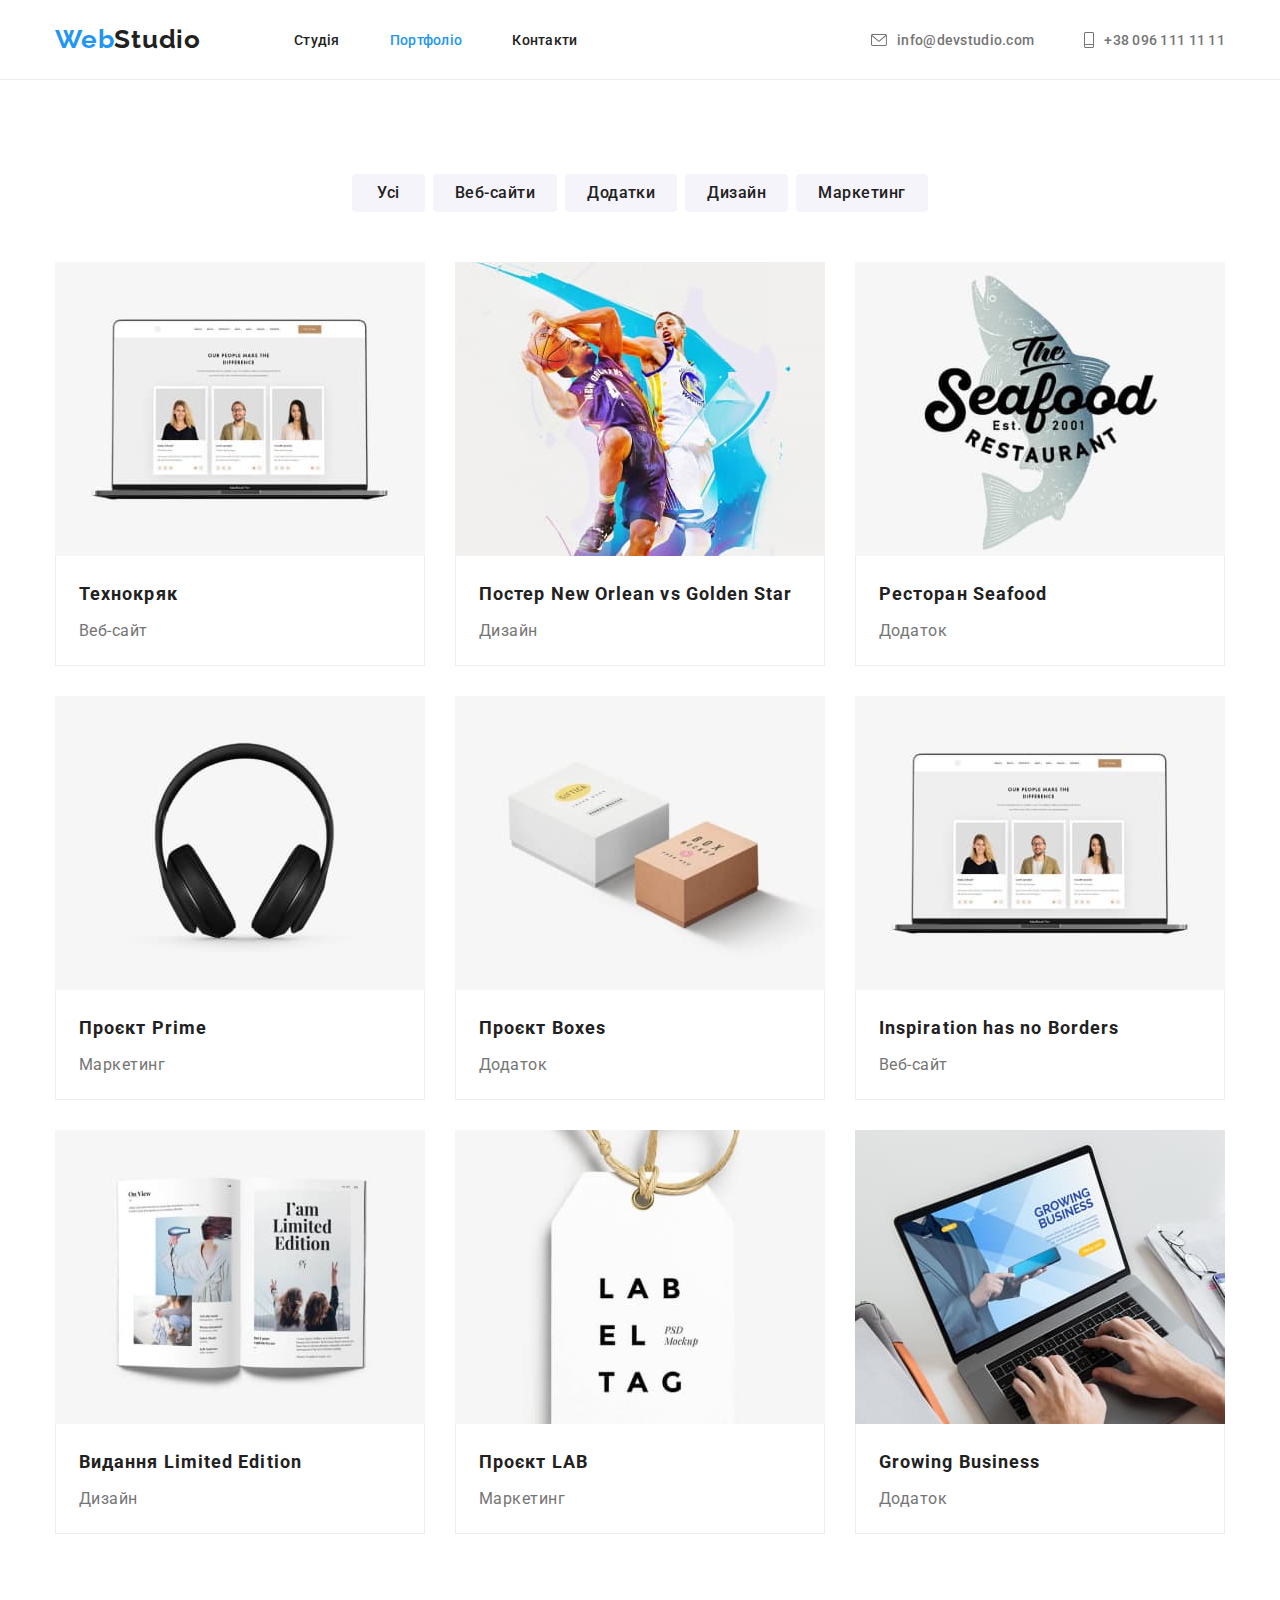
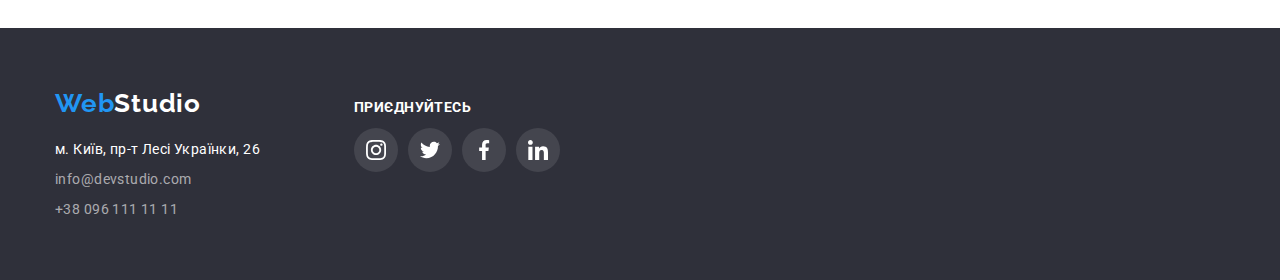
==== portfolio.html @ b9ad889e "Initial commit" ====
<!DOCTYPE html>
<html lang="uk">
  <head>
    <meta charset="UTF-8">
    <meta http-equiv="X-UA-Compatible" content="IE=edge">
    <meta name="viewport" content="width=device-width, initial-scale=1.0">
    <title>HomeWork2 Vasylenko Maksym</title>
    <link rel="preconnect" href="https://fonts.googleapis.com">
    <link rel="preconnect" href="https://fonts.gstatic.com" crossorigin>
    <link href="https://fonts.googleapis.com/css2?family=Raleway:wght@700&family=Roboto:wght@400;500;700;900&display=swap" rel="stylesheet">

    <link rel="stylesheet" href="https://cdnjs.cloudflare.com/ajax/libs/modern-normalize/1.1.0/modern-normalize.min.css" integrity="sha512-wpPYUAdjBVSE4KJnH1VR1HeZfpl1ub8YT/NKx4PuQ5NmX2tKuGu6U/JRp5y+Y8XG2tV+wKQpNHVUX03MfMFn9Q==" crossorigin="anonymous" referrerpolicy="no-referrer" /> 

    <link rel="stylesheet" href="./css/styles.css">
</head>

<body class="body-portfolio">
 <!--header-->
 <header class="page-head">
    <div class="container head">
      <nav class="site-nav">
        <a class="logo" href="./index.html" lang="en"> <span class="web">Web</span>Studio</a>
        <ul class="head list">
            <li class="head-item"><a class="link-item" href="./index.html">Студія</a></li>    
            <li class="head-item"><a class="link-item current" href="./portfolio.html">Портфоліо</a></li>
            <li class="head-item"><a class="link-item" href="./contacts.html">Контакти</a></li>
        </ul>
      </nav>
        
      <ul class="head-contacts list">
        <li class="head-item icon">
         <a class="link-contacts" href="mailto:info@devstudio.com"> <svg class="icon-svg" width="16" height="12">
            <use href="./images/icons.svg.svg#icon-mail"> </use>
        </svg> info@devstudio.com</a>
            
        </li>
        <li class="head-item icon">
            
            <a class="link-contacts" href="tel:+380961111111"><svg class="icon-svg" width="10" height="16">
                <use href="./images/icons.svg.svg#icon-phone"> </use>
            </svg>+38 096 111 11 11</a></li>
       </ul>
        
    </div>
</header>
    

    <main class="main-portfolio">
        <section class="section-portfolio">

         <div class="container">
            <h1 class="visually-hidden">Портфоліо</h1>
          <ul class="portfolio-menu list">
         <li class="item-button"><button class="item all" type="button">Усі</button></li>
         <li class="item-button"><button class="item" type="button">Веб-сайти</button></li>
         <li class="item-button"><button class="item" type="button">Додатки</button></li>
         <li class="item-button"><button class="item" type="button">Дизайн</button></li>
         <li class="item-button"><button class="item" type="button">Маркетинг</button></li>
         </ul>
        
         <ul class="image-menu list">
            <li class="item"> <a class="link-item-image" target="_blank" href="https://www.youtube.com/"> <img src="./images/portfolio/screen.jpg" alt="portfolio" class="image" width="370" height="294"> 
            <div class="image-content"><h2 class="title-image">Технокряк</h2> <p class="text">Веб-сайт</p></div> </a> </li>
            
            <li class="item"><a class="link-item-image" href="https://www.youtube.com/" target="_blank"> <img src="./images/portfolio/basketball.jpg" alt="basketball" class="image" width="370" height="294"> 
            <div class="image-content"><h2 class="title-image">Постер New Orlean vs Golden Star</h2>
            <p class="text">Дизайн</p></div></a></li>
            
            <li class="item"><a class="link-item-image" href=""><img src="./images/portfolio/seafood.jpg" alt="seafood" class="image" width="370" height="294">
            <div class="image-content"><h2 class="title-image">Ресторан Seafood</h2>
              <p class="text">Додаток</p></div></a></li>

            <li class="item"><a class="link-item-image" href=""><img src="./images/portfolio/earphones.jpg" alt="earphones" class="image" width="370" height="294">
            <div class="image-content"><h2 class="title-image">Проєкт Prime</h2>
              <p class="text">Маркетинг</p></div></a></li>

            <li class="item"><a class="link-item-image" href=""><img src="./images/portfolio/box.jpg" alt="box" class="image" width="370" height="294">
            <div class="image-content"><h2 class="title-image">Проєкт Boxes</h2>
              <p class="text">Додаток</p></div></a></li>

            <li class="item"><a class="link-item-image" href=""><img src="./images/portfolio/screen.jpg" alt="screen" class="image" width="370" height="294">
            <div class="image-content"><h2 class="title-image">Inspiration has no Borders</h2>
              <p class="text">Веб-сайт</p></div></a></li>

            <li class="item"><a class="link-item-image" href=""><img src="./images/portfolio/journal.jpg" alt="journal" class="image" width="370" height="294">
            <div class="image-content"><h2 class="title-image">Видання Limited Edition</h2>
              <p class="text">Дизайн</p></div></a></li>

            <li class="item"><a class="link-item-image" href=""><img src="./images/portfolio/label.jpg" alt="label" class="image" width="370" height="294">
            <div class="image-content"><h2 class="title-image">Проєкт LAB</h2>
              <p class="text">Маркетинг</p></div></a></li>

            <li class="item"><a class="link-item-image" href=""><img src="./images/portfolio/laptop-hands.jpg" alt="laptop-hands" class="image" width="370" height="294">
            <div class="image-content"><h2 class="title-image">Growing Business</h2>
              <p class="text">Додаток</p></div></a> </li>
          </ul>

         </div>

        </section>
    </main>
    

    <!--footer-->
    <footer class="footer">
      <div class="container">
          <div class="left-side">
              <a class="logo-footer" href="./index.html"><span class="web">Web</span>Studio</a>
              
         <address class="address-footer" style="font-style:normal;"> 
          <ul class="address list">
          <li class="list-item"><a class="item address" href="https://goo.gl/maps/osiyzPxrACB18xaJ9" target="_blank" rel="noopener noreferrer nofollower" title="Фізична адреса">м. Київ, пр-т Лесі Українки, 26 </a> </li>
          <li class="list-item"><a class="item mail" href="info@devstudio.com">info@devstudio.com</a></li>
          <li class="list-item"><a class="item tel" href="+380961111111">+38 096 111 11 11</a></li>
          </ul>
         </address></div>
          
          <div class="right-side">
              <h3 class="footer-titel">приєднуйтесь</h3> 
              <ul class="list-icon">
                  <li class="icon-footer"> <a class="link-icon-footer" href=""> <svg class="icon" width="20" height="20"><use href="./images/icons.svg.svg#icon-instagram"> </use> 
                  </svg> </a> </li>
                  <li class="icon-footer"><a class="link-icon-footer" href=""><svg class="icon" width="20" height="20"> <use href="./images/icons.svg.svg#icon-twitter"> </use> 
                  </svg></a></li>
                  <li class="icon-footer"><a class="link-icon-footer" href=""><svg class="icon" width="20" height="20"> <use href="./images/icons.svg.svg#icon-facebook"> </use> 
                  </svg></a></li>
                  <li class="icon-footer"><a class="link-icon-footer" href=""><svg class="icon" width="20" height="20" > <use href="./images/icons.svg.svg#icon-linkedin"> </use> 
                  </svg></a></li>
              </ul>





          </div>





      </div>
  </footer>

</body>
---- css/styles.css ----
html{box-sizing: border-box;}
*, *::before, *::after{box-sizing: inherit;}
:root{
--primary-color: #757575;
--primary-title-color: #FFFFFF;
--title-color:#212121;
--effects-color:#2196F3;
--footer-color:rgba(255, 255, 255, 0.6) ;
--button-color:#2196F3;
--body-color:#FFFFFF;
--border-bottom:#ECECEC;
--banner-color:#2F303A;
--team-background-color:#F5F4FA;
--image-content-border-color:#EEEEEE;
--gradient-color:rgba(47, 48, 58, 0.4);
--icon-color:#AFB1B8;
}

.body-studio, .body-portfolio, .body-contacts{
font-family: 'Roboto', sans-serif;
background-color:var(--primary-title-color);
color: var(--primary-color);

margin: 0 auto;
}

img, svg{display: block;}

h1, h2, h3, p{
    margin: 0;
}

.visually-hidden{
    position: absolute;
  white-space: nowrap;
  width: 1px;
  height: 1px;
  overflow: hidden;
  border: 0;
  padding: 0;
  clip: rect(0 0 0 0);
  clip-path: inset(50%);
  margin: -1px;
}

.speciality-title, .activity-title, .team-title, .list-title, .title, .title-image, .customer-title{
 color:var(--title-color) ;
}
/*Тексти*/
/*Колір Тексту: сірий #757575/
/*Колір адреси і заголовків: білий #FFFFFF,чорний #212121/
/*Колір ефектів: блакитний #2196F3*/
/*Колір телефону і пошти у футері:rgba(255, 255, 255, 0.6)*/
/*Фони*/
/*Колір шапки:#FFFFFF*/
/*Колір першої секції і футера:#2F303A*/
/*Колір секції з командою:#F5F4FA*/

/*header*/
.page-head{
background-color: var(--body-color);
border-bottom: 1px solid var(--border-bottom);

}

.page-head a, .footer a, .link-btn, .link-item-image{text-decoration:none;}

.container{
    max-width: 1200px;
    padding: 0 15px;
    margin: 0 auto;
}

.container.head{
    display: flex;
    align-items:center;
}

.site-nav{
    display: flex;
    align-items:center;
}

.head.list .link-item.current{
color: var(--effects-color);}

.logo{
display: block;

color:var(--title-color);

font-family: 'Raleway', sans-serif;;
font-weight: 700;
font-size: 26px;
line-height: 1.19;
letter-spacing: 0.03em;
}

.logo .web {color:var(--effects-color);}

.list, .speciality-list, .list-customer, .list-icon, .icons-team-box
{list-style: none;}

.head.list,.head-contacts.list{
    display: flex;
    margin:0;
    padding:0;
}
.head-contacts.list{
    margin-left: auto;

}

.head.list{
    margin-left: 93px;
}

.head.list .link-item{
    color: var(--title-color);
}

.head.list .link-item:hover, .head.list .link-item:focus{
   color: var(--effects-color); 
}

.head-contacts.list .link-contacts{
    color: var(--primary-color);
}

.head.list .link-item, .head-contacts.list .link-contacts{
    display: block;
    padding-left: 0;
    padding-top: 32px;
    padding-bottom: 31px;
    font-weight: 500;
   font-size: 14px;
   line-height: 16px;
   letter-spacing: 0.02em;
}

.head-contacts.list .link-contacts:hover,.head-contacts.list .link-contacts:focus{
    color: var(--effects-color); 
}

.head-item:not(:last-child){
margin-right: 50px;
}

.head-contacts.list .link-contacts{
    display: flex;
    align-items: center;
}

.icon-svg{
   
   margin-right: 10px;
   fill:currentColor;
}



/*Section banner*/
.banner{
    background-color:var(--banner-color) ;

    background-image: linear-gradient(
        to right,
        rgba(47, 48, 58, 0.4),
        rgba(47, 48, 58, 0.4) 
        ),
    url(../images/headder-banner.jpg) ;
    
    max-width: 1600px;
    background-size: cover;
    background-position: center;
    background-repeat: no-repeat;

    margin-left: auto;
    margin-right: auto;
    padding-top: 200px;
    padding-bottom: 200px;

}
.banner-title{color: var(--primary-title-color);

font-weight: 900;
font-size: 44px;
line-height: 1.36;
text-align:center;
letter-spacing: 0.06em;
text-transform: uppercase;
width: 696px;
margin: 0 auto;
margin-bottom: 30px;

}

.banner-btn{
    background-color:var(--button-color);
    color: var(--primary-title-color);

    font-family: 'Roboto';
    font-weight: 700;
    font-size: 16px;
    line-height: 1.88;
    letter-spacing: 0.06em;  

    padding: 9px 31px; 
    margin: 0 auto;
    display: block;

    cursor: pointer;
    border-radius: 4px ;
    border: 1px solid transparent;
    box-shadow: 0px 4px 4px rgba(0, 0, 0, 0.25);
    
}

/*Section speciality*/

.speciality{
 padding-top: 94px;
}
.speciality-list{
    display: flex;
    margin: 0;
    padding: 0;
}
.speciality-item{
    width: 270px;
}
.speciality-item:not(:first-child){
    margin-left: 30px;
}

.icon-special{
background-color: var(--team-background-color);

height: 120px;

display: flex;
justify-content: center;
align-items: center;

border-radius: 4px;
margin-bottom: 30px;
}

.speciality-item .list-title{
font-size: 14px;
font-weight: 700;
line-height: 1.14;
text-transform: uppercase;
margin-top: 0px;
margin-bottom: 10px;
}

.speciality-item .list-text{
 font-size: 14px;
  line-height: 1.7;
  margin: 0px; 
  letter-spacing: 0.03em;
}

/*Section activity*/

.activity{
   padding-top: 94px;
   padding-bottom: 94px;
}

.activity-title{
margin-top: 0px; 
margin-bottom: 50px;
 
}
.activity-title, .team-title, .customer-title{

 font-weight: 700;
 font-size: 36px;
 line-height: 1.17;
 text-align: center;
 letter-spacing: 0.03em;
}

.activity.list{
 display: flex;
 padding: 0px;
 margin: 0px;
}
.activiti-item:not(:last-child){
    margin-right: 30px;
}

/*Section team*/

.team{
    background-color:var(--team-background-color) ;
    padding-top: 94px;
   padding-bottom: 94px;
}
.team-title{
    margin: 0px;
    margin-bottom: 50px;
    
}
.team .list{
    display: flex;
    margin-top: 50px;
    padding: 0px;
    margin: 0px;
}

.team-item{
    background-color: var(--body-color);
    box-shadow: 0px 4px 4px rgba(0, 0, 0, 0.25);
    border-bottom-left-radius:4px;
    border-bottom-right-radius:4px;
}

.team-item:not(:last-child){
    margin-right: 30px;
}

.team-content{
padding-top: 30px;
padding-bottom: 16px;
}

.team-item .title{
text-align: center;
font-weight: 500;
font-size: 16px;
line-height: 1.19;
letter-spacing: 0.03em;

margin: 0px;
}

.team-item .text {
font-size: 16px;
line-height: 1.19;
text-align: center;
letter-spacing: 0.03em;
margin-top: 10px;
}

.icons-team-box{
    display: flex;
    padding:0px 32px 30px 32px;
}

.icons-team:not(:last-child){
    margin-right: 10px;
}

.icons-team{
    width: 44px;
    height: 44px;
    
}

.link-icon{
    width: 100%;
    height: 100%;
    display: flex;
    align-items: center;
    justify-content: center;
    border-radius: 50%; 
    color:var(--icon-color) ;
}

.link-icon:hover, .link-icon:focus{
    background-color: var(--effects-color);
    color:var(--body-color);
    cursor: pointer;
}
.icon{
    fill:currentColor
}


/*Customers*/
.customer{
    padding-top: 94px;
    padding-bottom: 94px;
}
.customer-title{
    margin-left:auto;
    margin-right: auto;
   margin-bottom: 50px;
}

.list-customer{
    display: flex;
    margin: 0;
    padding: 0;
}

.item-customer:not(:last-child){
    margin-right: 30px;
}
.link-icon-logo{
    display: flex;
    align-items: center;
    justify-content: center;
    width: 170px;
    height: 92px;
    border: 1px solid var(--icon-color);
    border-radius: 4px;
    color:var(--icon-color);
}

.icon-logo{
    display: inline-flex;
    fill:currentColor;
}

.link-icon-logo:hover, .link-icon-logo:focus{
    color: var(--effects-color);
    border: 1px solid var(--effects-color);
    cursor: pointer;
}


/*Footer*/
.footer{
    background-color:var(--banner-color) ;
padding-top: 60px;
padding-bottom: 60px;}

.logo-footer{
color:var(--primary-title-color);

font-family: 'Raleway', sans-serif;;
font-weight: 700;
font-size: 26px;
line-height: 1.19;
letter-spacing: 0.03em;

display: block;
}
.logo-footer .web {color:var(--effects-color);}

.item.address{color:var(--primary-title-color);
padding: 0;}

.item.mail, .item.tel{color:var(--footer-color);}

.address-footer{
    margin-top: 20px;
 padding: 0;
}

.address.list{
  padding: 0;
  margin: 0;
}

.address.list .item{
font-size: 14px;
line-height: 1.5;
letter-spacing: 0.03em;}

.address-footer .list-item:not(:last-child){
    margin-bottom: 9px;
}

.footer .container{
    display: flex;
    align-items: baseline;
   
}
.list-icon{
    display: flex;
    padding: 0;
    margin: 0;
   
}
.footer-titel{
color:var(--primary-title-color) ;
font-size: 14px;
line-height: 1.14px;
letter-spacing: 0.03em;
text-transform: uppercase;

display: inline-block;
margin-bottom: 20px;
}

.right-side{
    margin-left: 94px;
}

.icon-footer{
    width: 44px;
    height: 44px;
}

.icon-footer:not(:last-child){
margin-right: 10px;
}

.link-icon-footer{
background: rgba(255, 255, 255, 0.1);

color:var(--primary-title-color);
display: flex;
width: 100%;
height: 100%;
align-items: center;
justify-content: center;
border-radius: 50%; 
}

.link-icon-footer:hover, .link-icon-footer:focus{
background-color:var(--effects-color);
cursor: pointer;
}


/*Portfolio*/

.main-portfolio{
padding-top: 94px;
padding-bottom: 94px;
   
}

.portfolio-menu.list{
display: flex;
justify-content: center;
margin:0;
padding-left:0;
margin-bottom: 50px;
 }

button.item{
    background-color:var(--team-background-color);
    color:var(--title-color) ;

 font-family: 'Roboto';
 text-align: center;
 font-weight: 500;
 font-size: 16px;
 line-height: 1.62;
 text-align: center;
 letter-spacing: 0.03em;

   border: none;
   cursor: pointer;
   padding: 6px 22px;
   border-radius: 4px ;

}

button.item.all{
    padding: 6px 25px;
}

.item-button:not(:last-child){
    margin-right: 8px;
}

.portfolio-menu .item:hover, .portfolio-menu .item:focus{
    background-color: var(--effects-color);
    color:var(--body-color);

    box-shadow: 0px 3px 1px rgba(0, 0, 0, 0.1), 0px 1px 2px rgba(0, 0, 0, 0.08),
    0px 2px 2px rgba(0, 0, 0, 0.12);
    
}

.image-menu.list{
    display: flex;
    flex-wrap: wrap;
    margin: 0;
    padding: 0;
}

.image-menu.list .item{
 background-color:var(--primary-title-color) ;

width: 370px;
margin-right: 30px;
margin-bottom: 30px;
}

.link-item-image{
    display: block;
    color: inherit;

}

.link-item-image:hover, .link-item-image:focus{
    box-shadow: 0px 4px 4px rgba(0, 0, 0, 0.25);
    cursor: pointer;
}

.image-menu.list .item:nth-child(3n){
    margin-right: 0;
}

.image-menu.list .item:nth-last-child(-n+3){
    margin-bottom: 0;
}

.title-image{
font-weight: 700;
font-size: 18px;
line-height: 2;
letter-spacing: 0.06em;
margin-top: 0px;
margin-bottom: 4px;
}

.link-item-image .text{
font-size: 16px;
line-height: 1.88;
letter-spacing: 0.03em;
margin: 0px;
}

.image-content{
    padding-top: 20px;
 padding-bottom: 19px;
 padding-left: 23px;

border: 1px solid var(--image-content-border-color);    
border-top: none;
}

/*Contacts*/

.contacts{
    width: 1600px;
}
.contacts-title{
    color: var(--title-color);

font-weight: 900;
font-size: 44px;
line-height: 1.36;
text-align:center;
letter-spacing: 0.06em;
text-transform: uppercase;
text-align: center;
}
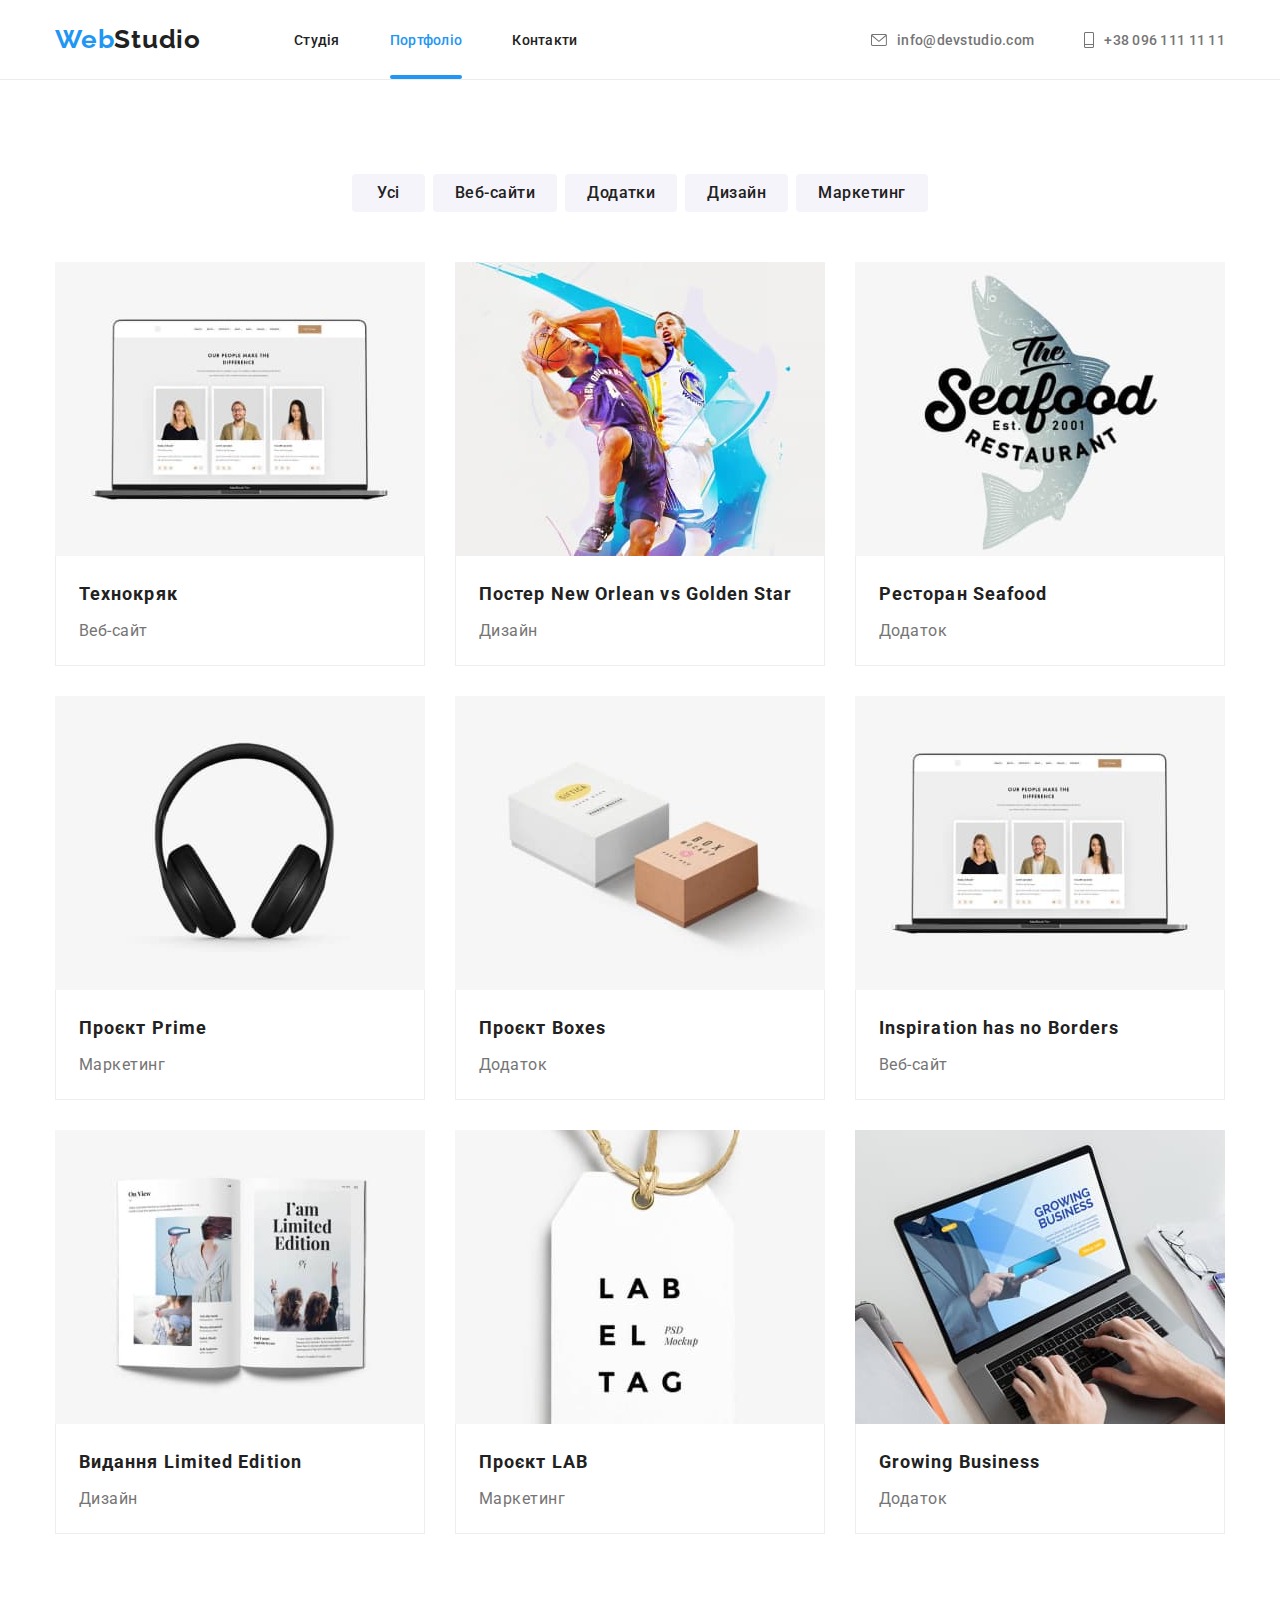
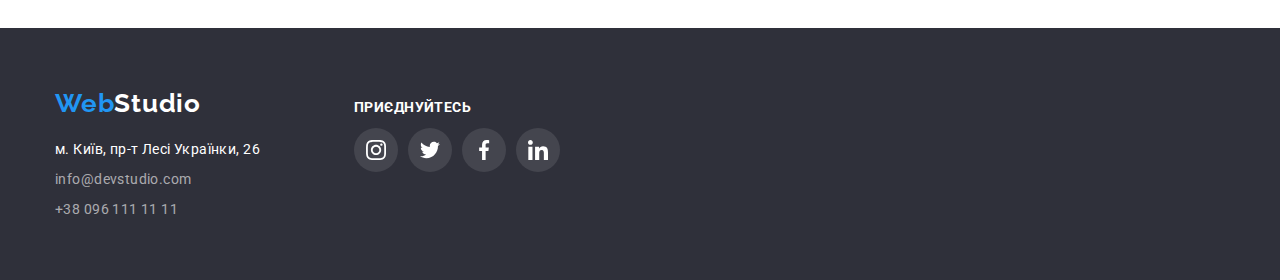
==== commit eef12a9b: "update" ====
--- a/portfolio.html
+++ b/portfolio.html
@@ -59,38 +59,45 @@
          </ul>
         
          <ul class="image-menu list">
-            <li class="item"> <a class="link-item-image" target="_blank" href="https://www.youtube.com/"> <img src="./images/portfolio/screen.jpg" alt="portfolio" class="image" width="370" height="294"> 
-            <div class="image-content"><h2 class="title-image">Технокряк</h2> <p class="text">Веб-сайт</p></div> </a> </li>
+            <li class="item"> <a class="link-item-image" target="_blank" href="https://www.youtube.com/"> <div class="box-img"> <img src="./images/portfolio/screen.jpg" alt="portfolio" class="image" width="370" height="294"> 
+              <div class="box-text"><p class="text">Ресурс пропонує комплексні пропозиції з різним рівнем функціоналу та сервісів. Все це дозволить відвідувачу отримати вичерпні відомості про компанію чи приватну особу.</p></div></div>
+           
+             
+
+            <div class="image-content">
+              <h2 class="title-image">Технокряк</h2> <p class="text">Веб-сайт</p></div> </a> </li>
             
-            <li class="item"><a class="link-item-image" href="https://www.youtube.com/" target="_blank"> <img src="./images/portfolio/basketball.jpg" alt="basketball" class="image" width="370" height="294"> 
+            <li class="item"><a class="link-item-image" href="https://www.youtube.com/" target="_blank"><div class="box-img">  <img src="./images/portfolio/basketball.jpg" alt="basketball" class="image" width="370" height="294"> <div class="box-text"><p class="text">Ресурс пропонує комплексні пропозиції з різним рівнем функціоналу та сервісів. Все це дозволить відвідувачу отримати вичерпні відомості про компанію чи приватну особу.</p></div></div>
+
+              
             <div class="image-content"><h2 class="title-image">Постер New Orlean vs Golden Star</h2>
             <p class="text">Дизайн</p></div></a></li>
             
-            <li class="item"><a class="link-item-image" href=""><img src="./images/portfolio/seafood.jpg" alt="seafood" class="image" width="370" height="294">
+            <li class="item"><a class="link-item-image" href=""><div class="box-img"><img src="./images/portfolio/seafood.jpg" alt="seafood" class="image" width="370" height="294"><div class="box-text"><p class="text">Ресурс пропонує комплексні пропозиції з різним рівнем функціоналу та сервісів. Все це дозволить відвідувачу отримати вичерпні відомості про компанію чи приватну особу.</p></div></div>
             <div class="image-content"><h2 class="title-image">Ресторан Seafood</h2>
               <p class="text">Додаток</p></div></a></li>
 
-            <li class="item"><a class="link-item-image" href=""><img src="./images/portfolio/earphones.jpg" alt="earphones" class="image" width="370" height="294">
+            <li class="item"><a class="link-item-image" href=""><div class="box-img"><img src="./images/portfolio/earphones.jpg" alt="earphones" class="image" width="370" height="294"><div class="box-text"><p class="text">Ресурс пропонує комплексні пропозиції з різним рівнем функціоналу та сервісів. Все це дозволить відвідувачу отримати вичерпні відомості про компанію чи приватну особу.</p></div></div>
             <div class="image-content"><h2 class="title-image">Проєкт Prime</h2>
               <p class="text">Маркетинг</p></div></a></li>
 
-            <li class="item"><a class="link-item-image" href=""><img src="./images/portfolio/box.jpg" alt="box" class="image" width="370" height="294">
+            <li class="item"><a class="link-item-image" href=""><div class="box-img"><img src="./images/portfolio/box.jpg" alt="box" class="image" width="370" height="294"><div class="box-text"><p class="text">Ресурс пропонує комплексні пропозиції з різним рівнем функціоналу та сервісів. Все це дозволить відвідувачу отримати вичерпні відомості про компанію чи приватну особу.</p></div></div>
             <div class="image-content"><h2 class="title-image">Проєкт Boxes</h2>
               <p class="text">Додаток</p></div></a></li>
 
-            <li class="item"><a class="link-item-image" href=""><img src="./images/portfolio/screen.jpg" alt="screen" class="image" width="370" height="294">
+            <li class="item"><a class="link-item-image" href=""><div class="box-img"><img src="./images/portfolio/screen.jpg" alt="screen" class="image" width="370" height="294"><div class="box-text"><p class="text">Ресурс пропонує комплексні пропозиції з різним рівнем функціоналу та сервісів. Все це дозволить відвідувачу отримати вичерпні відомості про компанію чи приватну особу.</p></div></div>
             <div class="image-content"><h2 class="title-image">Inspiration has no Borders</h2>
               <p class="text">Веб-сайт</p></div></a></li>
 
-            <li class="item"><a class="link-item-image" href=""><img src="./images/portfolio/journal.jpg" alt="journal" class="image" width="370" height="294">
+            <li class="item"><a class="link-item-image" href=""><div class="box-img"><img src="./images/portfolio/journal.jpg" alt="journal" class="image" width="370" height="294"><div class="box-text"><p class="text">Ресурс пропонує комплексні пропозиції з різним рівнем функціоналу та сервісів. Все це дозволить відвідувачу отримати вичерпні відомості про компанію чи приватну особу.</p></div></div>
             <div class="image-content"><h2 class="title-image">Видання Limited Edition</h2>
               <p class="text">Дизайн</p></div></a></li>
 
-            <li class="item"><a class="link-item-image" href=""><img src="./images/portfolio/label.jpg" alt="label" class="image" width="370" height="294">
+            <li class="item"><a class="link-item-image" href=""><div class="box-img"><img src="./images/portfolio/label.jpg" alt="label" class="image" width="370" height="294"><div class="box-text"><p class="text">Ресурс пропонує комплексні пропозиції з різним рівнем функціоналу та сервісів. Все це дозволить відвідувачу отримати вичерпні відомості про компанію чи приватну особу.</p></div></div>
             <div class="image-content"><h2 class="title-image">Проєкт LAB</h2>
               <p class="text">Маркетинг</p></div></a></li>
 
-            <li class="item"><a class="link-item-image" href=""><img src="./images/portfolio/laptop-hands.jpg" alt="laptop-hands" class="image" width="370" height="294">
+            <li class="item"><a class="link-item-image" href=""><div class="box-img"><img src="./images/portfolio/laptop-hands.jpg" alt="laptop-hands" class="image" width="370" height="294"><div class="box-text"><p class="text">Ресурс пропонує комплексні пропозиції з різним рівнем функціоналу та сервісів. Все це дозволить відвідувачу отримати вичерпні відомості про компанію чи приватну особу.</p></div></div>
             <div class="image-content"><h2 class="title-image">Growing Business</h2>
               <p class="text">Додаток</p></div></a> </li>
           </ul>
--- a/css/styles.css
+++ b/css/styles.css
@@ -14,6 +14,8 @@
 --image-content-border-color:#EEEEEE;
 --gradient-color:rgba(47, 48, 58, 0.4);
 --icon-color:#AFB1B8;
+--background-color-img-activity: rgba(47, 48, 58, 0.8);
+--transition-timing-function:cubic-bezier(0.4, 0, 0.2, 1); 
 }
 
 .body-studio, .body-portfolio, .body-contacts{
@@ -115,16 +117,41 @@
     margin-left: 93px;
 }
 
+.head.list .head-item{
+    position: relative;
+    color: var(--title-color);
+    transition-property: color;
+    transition-duration: 250ms;
+    transition-timing-function: var(--transition-timing-function);
+}
+
+.head.list .head-item:hover, .head.list .head-item:focus{
+   color: var(--effects-color); 
+}
+
 .head.list .link-item{
-    color: var(--title-color);
-}
-
-.head.list .link-item:hover, .head.list .link-item:focus{
-   color: var(--effects-color); 
-}
+    color: currentColor;
+}
+
+.head.list .link-item.current::after{
+    display: inline-block;
+    content:"" ;
+    position: absolute;
+    bottom: 0;
+    left: 0;
+    width: 100%;
+    height: 4px;
+    border-radius: 2px;
+    background-color: var(--effects-color);
+  
+}
+
 
 .head-contacts.list .link-contacts{
     color: var(--primary-color);
+    transition-property: color;
+    transition-duration: 250ms;
+    transition-timing-function: var(--transition-timing-function);
 }
 
 .head.list .link-item, .head-contacts.list .link-contacts{
@@ -216,6 +243,16 @@
     
 }
 
+.backdrop{
+    position: fixed;
+    top: 0;
+    left: 0;
+    background-color: rgba(0, 0, 0, 0.2);
+    width: 100%;
+    height: 100%;
+}
+
+
 /*Section speciality*/
 
 .speciality{
@@ -291,6 +328,30 @@
 .activiti-item:not(:last-child){
     margin-right: 30px;
 }
+.activiti-item .box-img{ 
+    position: relative;
+}
+
+.activiti-item .box-title{
+    background-color:var(--background-color-img-activity);
+    position: absolute;
+   bottom: 0;
+   width: 100%;
+   padding-top: 27px;
+   padding-bottom: 27px;
+}
+.activiti-item .title{
+    color:var(--body-color);
+    font-weight: 700;
+    font-size: 14px;
+    line-height: 1.14;
+    text-align: center;
+    letter-spacing: 0.03em;
+    text-transform: uppercase;
+
+}
+
+
 
 /*Section team*/
 
@@ -368,12 +429,16 @@
     justify-content: center;
     border-radius: 50%; 
     color:var(--icon-color) ;
+    cursor: pointer;
+    transition-property: color, background-color;
+    transition-duration: 250ms;
+    transition-timing-function: var(--transition-timing-function);
 }
 
 .link-icon:hover, .link-icon:focus{
     background-color: var(--effects-color);
     color:var(--body-color);
-    cursor: pointer;
+    
 }
 .icon{
     fill:currentColor
@@ -409,6 +474,11 @@
     border: 1px solid var(--icon-color);
     border-radius: 4px;
     color:var(--icon-color);
+    cursor: pointer;
+
+    transition-property: color, border;
+    transition-duration: 250ms;
+    transition-timing-function: var(--transition-timing-function);
 }
 
 .icon-logo{
@@ -419,7 +489,7 @@
 .link-icon-logo:hover, .link-icon-logo:focus{
     color: var(--effects-color);
     border: 1px solid var(--effects-color);
-    cursor: pointer;
+    
 }
 
 
@@ -511,11 +581,16 @@
 align-items: center;
 justify-content: center;
 border-radius: 50%; 
+cursor: pointer;
+
+   transition-property: background-color;
+    transition-duration: 250ms;
+    transition-timing-function: var(--transition-timing-function);
 }
 
 .link-icon-footer:hover, .link-icon-footer:focus{
 background-color:var(--effects-color);
-cursor: pointer;
+
 }
 
 
@@ -556,11 +631,17 @@
 
 button.item.all{
     padding: 6px 25px;
+    
 }
 
 .item-button:not(:last-child){
     margin-right: 8px;
 }
+
+.portfolio-menu .item{
+    transition-property: color, background-color, box-shadow;
+    transition-duration: 250ms;
+    transition-timing-function: var(--transition-timing-function);}
 
 .portfolio-menu .item:hover, .portfolio-menu .item:focus{
     background-color: var(--effects-color);
@@ -589,12 +670,49 @@
 .link-item-image{
     display: block;
     color: inherit;
+    cursor: pointer;
+    transition-property: box-shadow;
+    transition-duration: 250ms;
+    transition-timing-function: var(--transition-timing-function);
+
+}
+
+
+.link-item-image .box-img{
+    position: relative;
+    overflow:hidden;
+}
+
+.link-item-image .box-img .box-text{
+   position: absolute;
+    top:0;
+    left: 0;
+    height: 100%;
+    background-color: rgba(33, 150, 243, 0.9);
+    padding: 63px 24px;
+
+    transform: translateY(294px);
+    transition-property: transform;
+    transition-duration: 250ms;
+    transition-timing-function: var(--transition-timing-function);
+    
+}
+
+
+.link-item-image .box-img .text{
+    color:var(--body-color);
+    font-size: 18px;
+    line-height: 1.55;
+    letter-spacing: 0.03em;
+}
+
+.link-item-image:hover .box-text{
+    transform: translateY(0);
 
 }
 
 .link-item-image:hover, .link-item-image:focus{
     box-shadow: 0px 4px 4px rgba(0, 0, 0, 0.25);
-    cursor: pointer;
 }
 
 .image-menu.list .item:nth-child(3n){
@@ -647,3 +765,36 @@
 text-align: center;
 }
 
+
+/*Modal*/
+
+.modal{
+    position: absolute;
+    top: 50%;
+    left:50%;
+
+    transform: translate(-50%, -50%);
+    min-width:528px ;
+    min-height: 581px;
+
+    background-color: var(--body-color);
+    border-radius: 4px;
+}
+
+.backdrop.is-hidden{
+    opacity: 1;
+    visibility:hidden;
+    pointer-events:none;
+}
+
+.modal .btn{
+    position: absolute;
+    top: 8px;
+    right: 8px;
+    width: 30px;
+    height: 30px;
+    border: 1px solid #E6E6E6;
+    border-radius: 50%;
+    background-color: var(--body-color);
+    padding: 8.5px;
+}